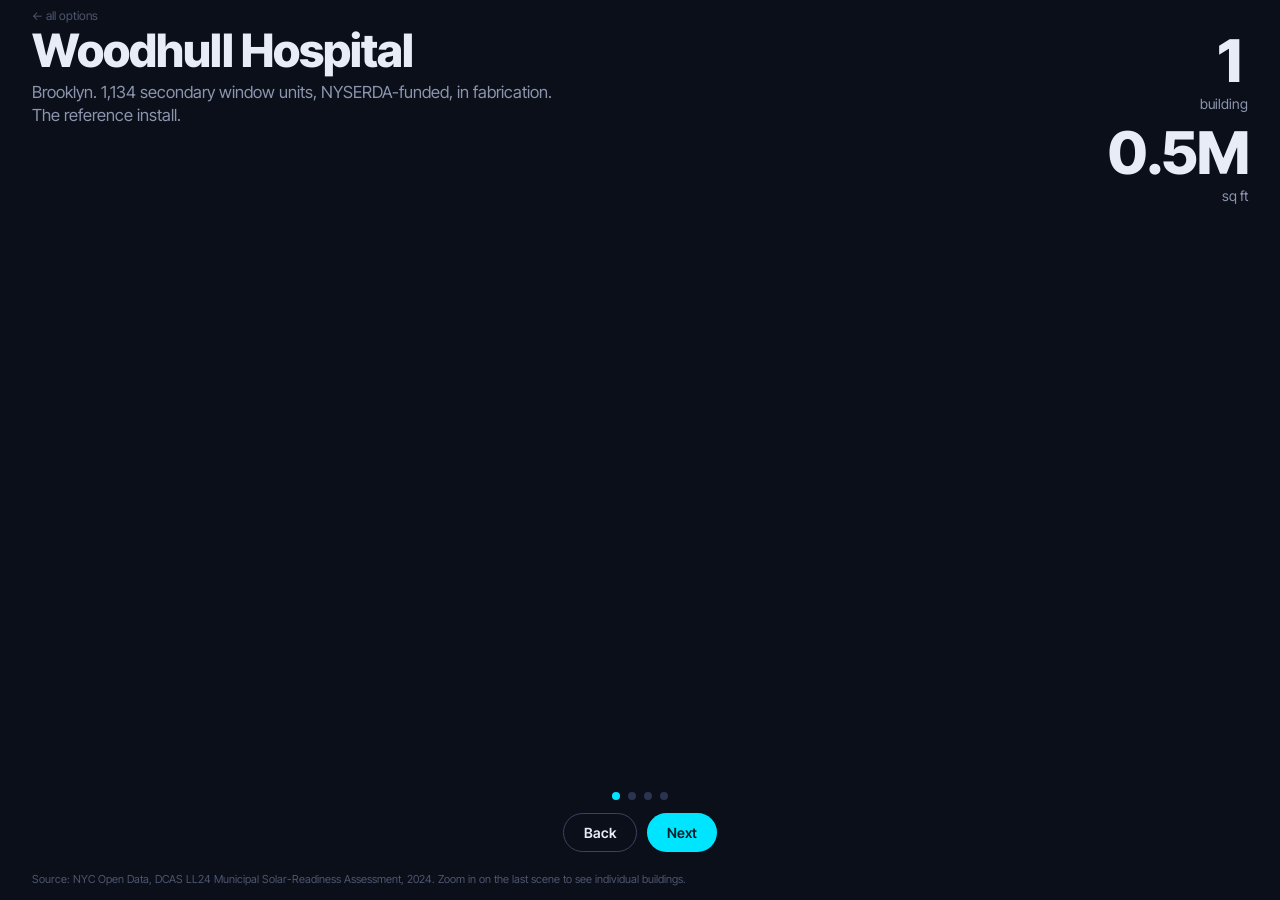
==== scenes.html @ adf5d045 "seed" ====
<!doctype html>
<html lang="en"><head>
<meta charset="utf-8"><meta name="viewport" content="width=device-width,initial-scale=1">
<title>Scenes — One hospital unlocks a city</title>
<link href="https://api.mapbox.com/mapbox-gl-js/v3.6.0/mapbox-gl.css" rel="stylesheet">
<script src="https://api.mapbox.com/mapbox-gl-js/v3.6.0/mapbox-gl.js"></script>
<link href="https://fonts.googleapis.com/css2?family=Inter+Tight:wght@400;600;800&display=swap" rel="stylesheet">
<link rel="stylesheet" href="shared.css">
<script src="config.js"></script><script src="shared.js"></script>
<style>.dots{position:absolute;left:50%;bottom:100px;transform:translateX(-50%);display:flex;gap:8px;z-index:3}.dots i{width:8px;height:8px;border-radius:50%;background:#2A3350}.dots i.on{background:var(--cyan)}</style>
</head><body>
<a class="back" href="index.html">← all options</a>
<div id="map"></div>
<div class="head"><h1 id="h">Woodhull Hospital</h1><p id="p">Brooklyn. 1,134 secondary window units, NYSERDA-funded, in fabrication. The reference install.</p></div>
<div class="count"><div class="n" id="nb">1</div><div class="l" id="nl">building</div><div class="n sq" id="nsq">0.5M</div><div class="l">sq ft</div></div>
<div class="dots" id="pips"><i class="on"></i><i></i><i></i><i></i></div>
<div class="controls"><button class="btn ghost" id="prev">Back</button><button class="btn" id="next">Next</button></div>
<div class="src">Source: NYC Open Data, DCAS LL24 Municipal Solar-Readiness Assessment, 2024. Zoom in on the last scene to see individual buildings.</div>
<div class="err" id="err"><div>Mapbox token missing. Open <code>config.js</code>, paste your public token, reload.</div></div>
<script>
const {WOODHULL,COLOR_EXPR,COLORS,tokenOk,makeMap,loadData,tooltip}=INV; tokenOk();
const map=makeMap({center:WOODHULL,zoom:15.2,pitch:60,bearing:-30});
const SCENES=[
 {h:'Woodhull Hospital',p:'Brooklyn. 1,134 secondary window units, NYSERDA-funded, in fabrication. The reference install.',
  cam:{center:WOODHULL,zoom:15.2,pitch:60,bearing:-30},filter:['==',['get','wood'],1],label:'building'},
 {h:'Same owner: NYC Health + Hospitals',p:'67 more buildings across the five boroughs. The Woodhull install is the reference every one of them will ask to see.',
  cam:{center:[-73.93,40.72],zoom:10.3,pitch:30,bearing:-10},filter:['==',['get','agency'],'H+H'],label:'H+H buildings'},
 {h:'Same buyer: DCAS Energy Management',p:'Courthouses, precincts, firehouses, jails, the Municipal Building. DCAS funds envelope retrofits for all of them — one checkbook, one approval path.',
  cam:{center:[-73.95,40.73],zoom:10.1,pitch:20,bearing:0},filter:['in',['get','agency'],['literal',['DCAS','NYPD','FDNY','DOC']]],label:'civic buildings'},
 {h:'The whole portfolio',p:'2,547 City-owned buildings, 196 million sq ft — most of it schools. Reached through one relationship. Zoom in to see them.',
  cam:{center:[-73.93,40.70],zoom:9.8,pitch:0,bearing:0},filter:null,label:'buildings'}
];
let feats, agg, markers=[], cur=0;
map.on('load',async()=>{
  const d=await loadData(); feats=d.buildings; agg=d.agg;
  map.addSource('b',{type:'geojson',data:feats});
  map.addLayer({id:'dots',type:'circle',source:'b',paint:{'circle-color':COLOR_EXPR,'circle-opacity':0.9,
    'circle-radius':['interpolate',['linear'],['zoom'],9,['interpolate',['linear'],['get','sqft'],10000,2.5,300000,6,1000000,10],14,['interpolate',['linear'],['get','sqft'],10000,5,300000,12,1000000,20]],
    'circle-stroke-color':'#0B0F19','circle-stroke-width':0.8}});
  tooltip(map,'dots');
  // borough totals for the last scene
  for(const b of agg.boroughs){ const el=document.createElement('div'); el.className='boro'; el.innerHTML=`<b>${b.n}</b><span>${b.Borough} · ${b.sqft}M sq ft</span>`;
    const m=new mapboxgl.Marker({element:el}).setLngLat([b.lon,b.lat]); markers.push(m); }
  map.on('zoom',()=>{ if(cur===3){ const z=map.getZoom(); map.setPaintProperty('dots','circle-opacity',Math.min(0.9,Math.max(0,(z-10.6)/1.2))); markers.forEach(m=>m.getElement().style.opacity=Math.max(0,Math.min(1,(11.2-z)/1)));} });
  show(0);
});
function show(i){
  cur=i; const s=SCENES[i];
  document.getElementById('h').textContent=s.h; document.getElementById('p').textContent=s.p;
  document.querySelectorAll('#pips i').forEach((p,k)=>p.classList.toggle('on',k===i));
  map.setFilter('dots',s.filter); map.flyTo({...s.cam,duration:INV.reduced?0:2600,essential:true,curve:1.3});
  const sel=feats.features.filter(f=>{const p=f.properties; return i===0?p.wood===1:i===1?p.agency==='H+H':i===2?['DCAS','NYPD','FDNY','DOC'].includes(p.agency):true;});
  const n=i===3?agg.total_n:sel.length, sq=i===3?agg.total_sqft:sel.reduce((a,f)=>a+f.properties.sqft,0)/1e6;
  document.getElementById('nb').textContent=n.toLocaleString(); document.getElementById('nl').textContent=s.label; document.getElementById('nsq').textContent=sq.toFixed(1)+'M';
  if(i===3){ markers.forEach(m=>m.addTo(map)); map.setPaintProperty('dots','circle-opacity',0); } else { markers.forEach(m=>m.remove()); map.setPaintProperty('dots','circle-opacity',0.9); }
  document.getElementById('prev').disabled=i===0; document.getElementById('next').textContent=i===3?'Start over':'Next';
}
document.getElementById('next').onclick=()=>show((cur+1)%4); document.getElementById('prev').onclick=()=>show(Math.max(0,cur-1));
addEventListener('keydown',e=>{ if(e.key==='ArrowRight'||e.code==='Space'){e.preventDefault();show((cur+1)%4);} if(e.key==='ArrowLeft') show(Math.max(0,cur-1)); });
</script></body></html>
---- shared.css ----
:root{--ink:#0B0F19;--panel:rgba(11,15,25,.78);--text:#E8ECF6;--muted:#8C95AE;--cyan:#00E5FF}
html,body{margin:0;height:100%;background:var(--ink);font-family:"Inter Tight",system-ui,sans-serif;color:var(--text)}
#map{position:absolute;inset:0}
.mapboxgl-ctrl-logo,.mapboxgl-ctrl-attrib{opacity:.55}
.head{position:absolute;left:32px;top:28px;max-width:min(520px,80vw);pointer-events:none;z-index:2}
.head h1{font-size:clamp(26px,3.6vw,46px);font-weight:800;line-height:.98;letter-spacing:-.02em;margin:0 0 8px}
.head p{margin:0;font-size:clamp(13px,1.3vw,17px);color:var(--muted);line-height:1.35}
.count{position:absolute;right:32px;top:32px;text-align:right;pointer-events:none;z-index:2}
.count .n{font-size:clamp(32px,4.6vw,60px);font-weight:800;letter-spacing:-.03em;line-height:1;font-variant-numeric:tabular-nums}
.count .l{color:var(--muted);font-size:14px;margin-top:4px}
.count .sq{margin-top:12px}
.cap{position:absolute;left:32px;bottom:48px;max-width:min(520px,84vw);pointer-events:none;z-index:2}
.cap .wave{display:inline-block;padding:4px 10px;border-radius:999px;font-size:13px;font-weight:600;background:var(--cyan);color:#062028;margin-bottom:10px;opacity:0;transition:opacity .4s}
.cap .txt{font-size:clamp(15px,1.6vw,21px);line-height:1.3;opacity:0;transition:opacity .5s}
.cap.on .wave,.cap.on .txt{opacity:1}
.btn{background:var(--cyan);color:#062028;border:0;border-radius:999px;padding:10px 20px;font:600 14px "Inter Tight",sans-serif;cursor:pointer}
.btn.ghost{background:transparent;color:var(--text);border:1px solid #3A4460}
.btn:focus-visible{outline:3px solid #fff;outline-offset:2px}
.controls{position:absolute;left:50%;bottom:48px;transform:translateX(-50%);display:flex;gap:10px;z-index:3}
.src{position:absolute;left:32px;bottom:14px;font-size:11px;color:#4E5670;pointer-events:none;z-index:2}
.err{position:absolute;inset:0;display:none;place-items:center;background:var(--ink);padding:24px;text-align:center;line-height:1.5;z-index:9}
.err.on{display:grid}
.err code{background:#1a2133;padding:2px 6px;border-radius:4px}
.tip{position:absolute;display:none;background:rgba(11,15,25,.92);color:#E8ECF6;padding:6px 10px;border-radius:8px;font-size:12px;pointer-events:none;line-height:1.4;z-index:5}
.boro{background:rgba(11,15,25,.7);border:1px solid #2A3350;border-radius:12px;padding:8px 12px;text-align:center;pointer-events:none;backdrop-filter:blur(6px)}
.boro b{display:block;font-size:26px;font-weight:800;letter-spacing:-.02em;line-height:1}
.boro span{font-size:11px;color:var(--muted)}
.back{position:absolute;left:32px;top:8px;font-size:12px;color:#4E5670;z-index:4;text-decoration:none}
.back:hover{color:var(--text)}
@media (max-width:700px){.count{top:auto;bottom:150px;right:20px}.head{left:20px;top:20px}.cap{left:20px;bottom:110px}.src{left:20px}}
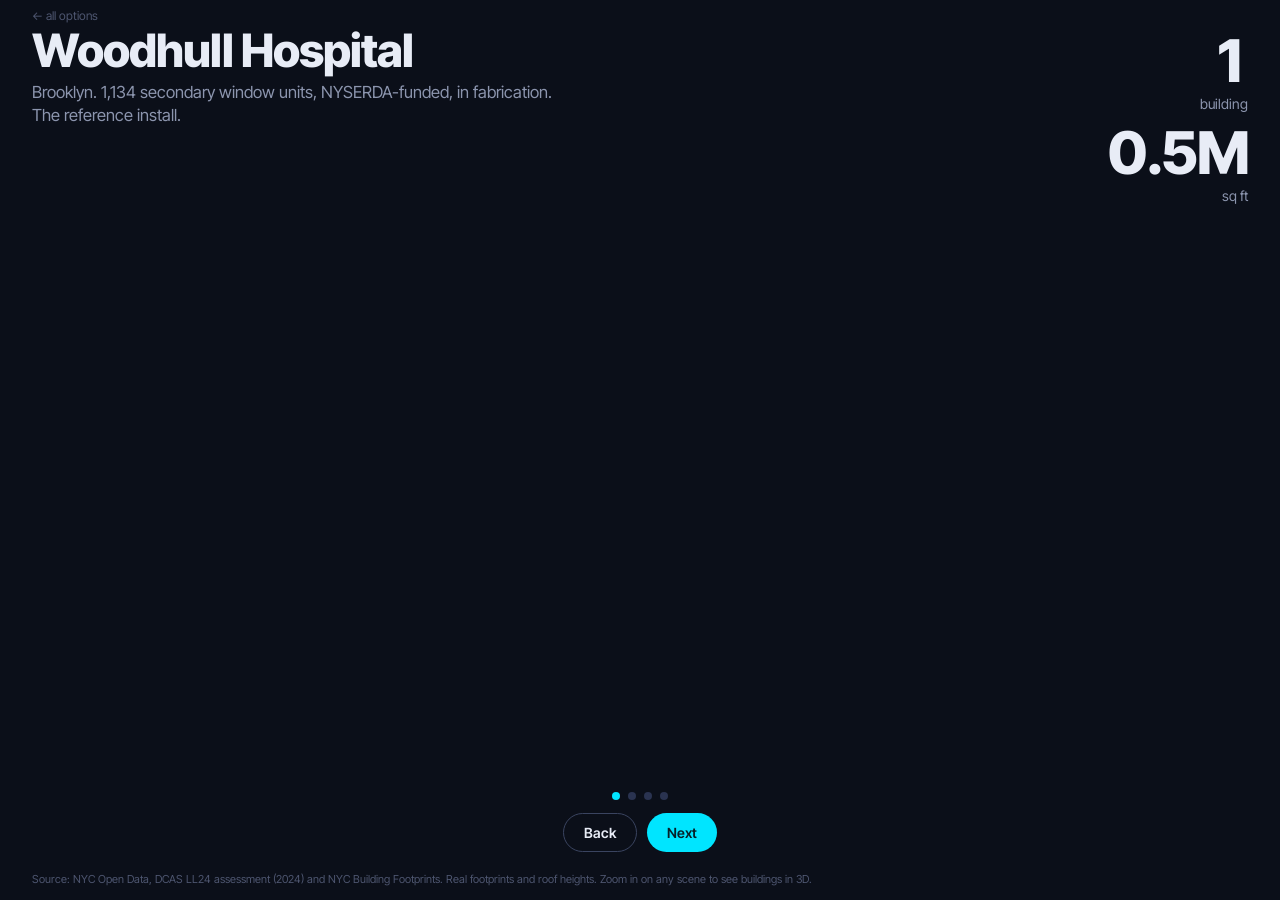
==== commit c0d3aad1: "Scenes: 3D Woodhull opener, per-scene legend, distinct palette, drop DSNY/DPR/DOC - scenes.html rend" ====
--- a/scenes.html
+++ b/scenes.html
@@ -7,52 +7,109 @@
 <link href="https://fonts.googleapis.com/css2?family=Inter+Tight:wght@400;600;800&display=swap" rel="stylesheet">
 <link rel="stylesheet" href="shared.css">
 <script src="config.js"></script><script src="shared.js"></script>
-<style>.dots{position:absolute;left:50%;bottom:100px;transform:translateX(-50%);display:flex;gap:8px;z-index:3}.dots i{width:8px;height:8px;border-radius:50%;background:#2A3350}.dots i.on{background:var(--cyan)}</style>
+<style>
+  .dots{position:absolute;left:50%;bottom:100px;transform:translateX(-50%);display:flex;gap:8px;z-index:3}.dots i{width:8px;height:8px;border-radius:50%;background:#2A3350}.dots i.on{background:var(--cyan)}
+  .legend{position:absolute;right:32px;bottom:48px;z-index:2;background:var(--panel);backdrop-filter:blur(8px);border:1px solid #1C2235;border-radius:12px;padding:12px 14px;min-width:200px;max-width:280px;pointer-events:none;
+    opacity:0;transform:translateY(10px);transition:opacity .5s,transform .5s}
+  .legend.on{opacity:1;transform:none}
+  .legend h3{margin:0 0 8px;font-size:11px;font-weight:600;letter-spacing:.08em;text-transform:uppercase;color:var(--muted)}
+  .legend .row{display:flex;align-items:center;gap:9px;font-size:13px;line-height:1.25;padding:3px 0}
+  .legend .sw{width:14px;height:14px;border-radius:4px;flex:none;box-shadow:0 0 8px currentColor}
+  .legend .sw.dim{box-shadow:none;border:1px solid #3A4460}
+  .legend .n{margin-left:auto;padding-left:10px;color:var(--muted);font-size:12px;font-variant-numeric:tabular-nums}
+  @media (max-width:700px){.legend{right:20px;bottom:150px;max-width:200px;font-size:12px}.count{bottom:auto;top:20px}}
+</style>
 </head><body>
 <a class="back" href="index.html">← all options</a>
 <div id="map"></div>
 <div class="head"><h1 id="h">Woodhull Hospital</h1><p id="p">Brooklyn. 1,134 secondary window units, NYSERDA-funded, in fabrication. The reference install.</p></div>
 <div class="count"><div class="n" id="nb">1</div><div class="l" id="nl">building</div><div class="n sq" id="nsq">0.5M</div><div class="l">sq ft</div></div>
+<div class="legend" id="legend"><h3>What you're seeing</h3><div id="lrows"></div></div>
 <div class="dots" id="pips"><i class="on"></i><i></i><i></i><i></i></div>
 <div class="controls"><button class="btn ghost" id="prev">Back</button><button class="btn" id="next">Next</button></div>
-<div class="src">Source: NYC Open Data, DCAS LL24 Municipal Solar-Readiness Assessment, 2024. Zoom in on the last scene to see individual buildings.</div>
+<div class="src">Source: NYC Open Data, DCAS LL24 assessment (2024) and NYC Building Footprints. Real footprints and roof heights. Zoom in on any scene to see buildings in 3D.</div>
 <div class="err" id="err"><div>Mapbox token missing. Open <code>config.js</code>, paste your public token, reload.</div></div>
 <script>
-const {WOODHULL,COLOR_EXPR,COLORS,tokenOk,makeMap,loadData,tooltip}=INV; tokenOk();
+const {WOODHULL,COLOR_EXPR,COLORS,LABELS,tokenOk,makeMap,loadData,tooltip}=INV; tokenOk();
 const map=makeMap({center:WOODHULL,zoom:15.2,pitch:60,bearing:-30});
+const EXCLUDE=['DSNY','DPR','DOC'];            // agencies left out of this story (Sanitation, Parks, Correction)
+const CIVIC=['DCAS','NYPD','FDNY'], DARK='#232B3D', BASE='#171D2C';
 const SCENES=[
  {h:'Woodhull Hospital',p:'Brooklyn. 1,134 secondary window units, NYSERDA-funded, in fabrication. The reference install.',
   cam:{center:WOODHULL,zoom:15.2,pitch:60,bearing:-30},filter:['==',['get','wood'],1],label:'building'},
  {h:'Same owner: NYC Health + Hospitals',p:'67 more buildings across the five boroughs. The Woodhull install is the reference every one of them will ask to see.',
   cam:{center:[-73.93,40.72],zoom:10.3,pitch:30,bearing:-10},filter:['==',['get','agency'],'H+H'],label:'H+H buildings'},
- {h:'Same buyer: DCAS Energy Management',p:'Courthouses, precincts, firehouses, jails, the Municipal Building. DCAS funds envelope retrofits for all of them — one checkbook, one approval path.',
-  cam:{center:[-73.95,40.73],zoom:10.1,pitch:20,bearing:0},filter:['in',['get','agency'],['literal',['DCAS','NYPD','FDNY','DOC']]],label:'civic buildings'},
- {h:'The whole portfolio',p:'2,547 City-owned buildings, 196 million sq ft — most of it schools. Reached through one relationship. Zoom in to see them.',
+ {h:'Same buyer: DCAS Energy Management',p:'Courthouses, precincts, firehouses, the Municipal Building. DCAS funds envelope retrofits for all of them — one checkbook, one approval path.',
+  cam:{center:[-73.95,40.73],zoom:10.1,pitch:20,bearing:0},filter:['in',['get','agency'],['literal',CIVIC]],label:'civic buildings'},
+ {h:'The whole portfolio',p:'2,296 City-owned buildings, 186 million sq ft — most of it schools. Reached through one relationship. Zoom in to see them.',
   cam:{center:[-73.93,40.70],zoom:9.8,pitch:0,bearing:0},filter:null,label:'buildings'}
 ];
 let feats, agg, markers=[], cur=0;
 map.on('load',async()=>{
   const d=await loadData(); feats=d.buildings; agg=d.agg;
+  let fps=await fetch('footprints.json').then(r=>r.json());
+  // drop the excluded agencies everywhere: points, footprints, agency list, borough cards, totals
+  const keep=f=>!EXCLUDE.includes(f.properties.agency);
+  feats={...feats,features:feats.features.filter(keep)}; fps={...fps,features:fps.features.filter(keep)};
+  agg.agencies=agg.agencies.filter(a=>!EXCLUDE.includes(a.grp));
+  agg.total_n=agg.agencies.reduce((s,a)=>s+a.n,0); agg.total_sqft=agg.agencies.reduce((s,a)=>s+a.sqft,0);
+  for(const b of agg.boroughs){ const rows=Object.entries(agg.by_borough_agency[b.Borough]).filter(([g])=>!EXCLUDE.includes(g)); b.n=rows.reduce((s,[,v])=>s+v[0],0); b.sqft=+rows.reduce((s,[,v])=>s+v[1],0).toFixed(1); }
+  map.setLight({anchor:'map',color:'#dfe8ff',intensity:0.55,position:[1.4,120,55]});
+  const labelLayer=map.getStyle().layers.find(l=>l.type==='symbol'&&l.layout&&l.layout['text-field'])?.id;
+  // every other building in the city: a dark grey mass, so the lit ones read as figure against ground
+  map.addLayer({id:'city3d',type:'fill-extrusion',source:'composite','source-layer':'building',filter:['==',['get','extrude'],'true'],minzoom:11,
+    paint:{'fill-extrusion-color':BASE,'fill-extrusion-height':['get','height'],'fill-extrusion-base':['get','min_height'],'fill-extrusion-opacity':0.85,'fill-extrusion-vertical-gradient':true}},labelLayer);
+  // the 2,328 City-owned buildings as real 3D footprints; only the current scene's set is coloured
+  map.addSource('fp',{type:'geojson',data:fps});
+  map.addLayer({id:'targets3d',type:'fill-extrusion',source:'fp',paint:{'fill-extrusion-color':DARK,'fill-extrusion-height':['+',['get','h'],2],'fill-extrusion-base':0,
+    'fill-extrusion-opacity':0.96,'fill-extrusion-vertical-gradient':true,'fill-extrusion-ambient-occlusion-intensity':0.4}},labelLayer);
+  // dots carry the story at city scale, then hand over to the 3D shapes as you zoom in
   map.addSource('b',{type:'geojson',data:feats});
   map.addLayer({id:'dots',type:'circle',source:'b',paint:{'circle-color':COLOR_EXPR,'circle-opacity':0.9,
     'circle-radius':['interpolate',['linear'],['zoom'],9,['interpolate',['linear'],['get','sqft'],10000,2.5,300000,6,1000000,10],14,['interpolate',['linear'],['get','sqft'],10000,5,300000,12,1000000,20]],
     'circle-stroke-color':'#0B0F19','circle-stroke-width':0.8}});
-  tooltip(map,'dots');
+  tooltip(map,'dots'); tooltip(map,'targets3d');
   // borough totals for the last scene
-  for(const b of agg.boroughs){ const el=document.createElement('div'); el.className='boro'; el.innerHTML=`<b>${b.n}</b><span>${b.Borough} · ${b.sqft}M sq ft</span>`;
+  for(const b of agg.boroughs){ const el=document.createElement('div'); el.className='boro'; el.innerHTML=`<b>${b.n}</b><span>${b.Borough} · ${b.sqft.toFixed(1)}M sq ft</span>`;
     const m=new mapboxgl.Marker({element:el}).setLngLat([b.lon,b.lat]); markers.push(m); }
-  map.on('zoom',()=>{ if(cur===3){ const z=map.getZoom(); map.setPaintProperty('dots','circle-opacity',Math.min(0.9,Math.max(0,(z-10.6)/1.2))); markers.forEach(m=>m.getElement().style.opacity=Math.max(0,Math.min(1,(11.2-z)/1)));} });
+  map.on('zoom',updateZoom);
   show(0);
 });
+const clamp=(x)=>Math.max(0,Math.min(1,x));
+function updateZoom(){
+  const z=map.getZoom();
+  const hi=clamp((13.5-z)/1.5);                       // dots fade out as the 3D footprints take over
+  const lo=cur===3?clamp((z-10.6)/1.2):1;             // last scene: dots only appear once you zoom past the borough cards
+  map.setPaintProperty('dots','circle-opacity',0.9*hi*lo);
+  if(cur===3) markers.forEach(m=>m.getElement().style.opacity=clamp((11.2-z)/1));
+}
+function inScene(i,p){ return i===0?p.wood===1:i===1?p.agency==='H+H':i===2?CIVIC.includes(p.agency):true; }
+function legendFor(i){
+  const rows=[];
+  const swatch=(c,l,n,dim)=>`<div class="row"><span class="sw${dim?' dim':''}" style="background:${c};color:${c}"></span><span>${l}</span>${n?`<span class="n">${n}</span>`:''}</div>`;
+  if(i===0){ rows.push(swatch(COLORS['H+H'],'Woodhull Hospital · INOVUES install')); rows.push(swatch(DARK,'Other City-owned buildings','',true)); }
+  else{
+    const grps=i===1?['H+H']:i===2?CIVIC:agg.agencies.slice().sort((a,b)=>b.sqft-a.sqft).map(a=>a.grp);
+    for(const g of grps){ const a=agg.agencies.find(x=>x.grp===g); rows.push(swatch(COLORS[g],LABELS[g],a?`${a.n}`:'')); }
+    if(i===2) rows.push(swatch(DARK,'Not in this scene','',true).replace('class="row"','class="row" style="margin-top:4px"'));
+  }
+  const L=document.getElementById('legend'); L.classList.remove('on');
+  setTimeout(()=>{ document.getElementById('lrows').innerHTML=rows.join(''); L.classList.add('on'); },350);
+}
 function show(i){
   cur=i; const s=SCENES[i];
   document.getElementById('h').textContent=s.h; document.getElementById('p').textContent=s.p;
   document.querySelectorAll('#pips i').forEach((p,k)=>p.classList.toggle('on',k===i));
-  map.setFilter('dots',s.filter); map.flyTo({...s.cam,duration:INV.reduced?0:2600,essential:true,curve:1.3});
-  const sel=feats.features.filter(f=>{const p=f.properties; return i===0?p.wood===1:i===1?p.agency==='H+H':i===2?['DCAS','NYPD','FDNY','DOC'].includes(p.agency):true;});
-  const n=i===3?agg.total_n:sel.length, sq=i===3?agg.total_sqft:sel.reduce((a,f)=>a+f.properties.sqft,0)/1e6;
+  map.setFilter('dots',s.filter);
+  // 3D footprints: Woodhull always cyan, the scene's set in agency colour, everything else dark
+  const lit=i===0?['==',['get','wood'],1]:i===1?['==',['get','agency'],'H+H']:i===2?['in',['get','agency'],['literal',CIVIC]]:true;
+  map.setPaintProperty('targets3d','fill-extrusion-color',['case',['==',['get','wood'],1],COLORS['H+H'],lit,COLOR_EXPR,DARK]);
+  map.flyTo({...s.cam,duration:INV.reduced?0:2600,essential:true,curve:1.3});
+  const sel=feats.features.filter(f=>inScene(i,f.properties));
+  const n=i===3?agg.total_n:sel.length, sq=i===3?agg.total_sqft:i===0?0.5:sel.reduce((a,f)=>a+f.properties.sqft,0)/1e6; // Woodhull has no sqft in the LL24 file; ~0.5M is the known figure
   document.getElementById('nb').textContent=n.toLocaleString(); document.getElementById('nl').textContent=s.label; document.getElementById('nsq').textContent=sq.toFixed(1)+'M';
-  if(i===3){ markers.forEach(m=>m.addTo(map)); map.setPaintProperty('dots','circle-opacity',0); } else { markers.forEach(m=>m.remove()); map.setPaintProperty('dots','circle-opacity',0.9); }
+  if(i===3) markers.forEach(m=>m.addTo(map)); else markers.forEach(m=>m.remove());
+  updateZoom(); legendFor(i);
   document.getElementById('prev').disabled=i===0; document.getElementById('next').textContent=i===3?'Start over':'Next';
 }
 document.getElementById('next').onclick=()=>show((cur+1)%4); document.getElementById('prev').onclick=()=>show(Math.max(0,cur-1));
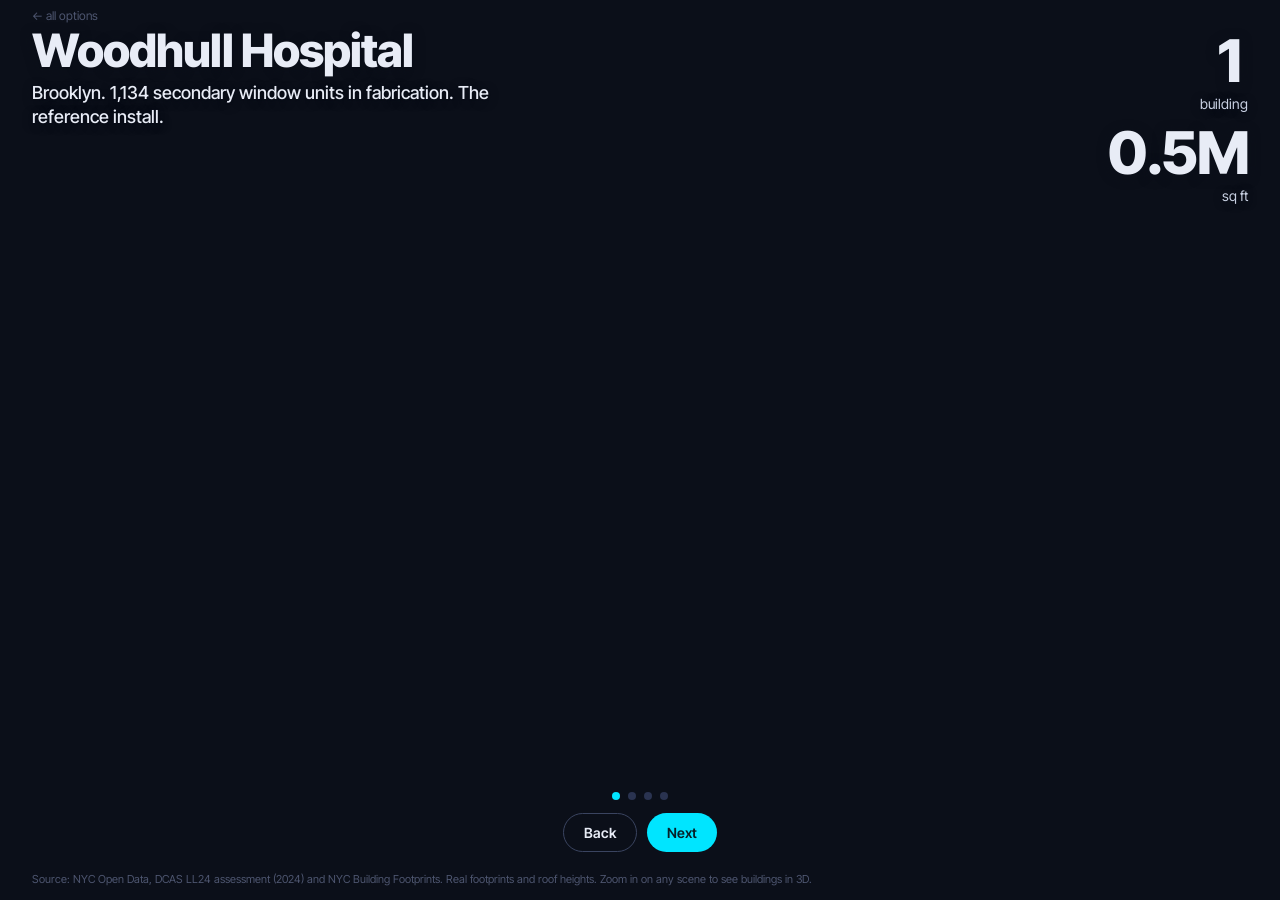
==== commit 0566b83a: "Scenes: cumulative layers, longer DCAS step, drop NYSERDA line, brighter headers - each scene keeps " ====
--- a/scenes.html
+++ b/scenes.html
@@ -22,7 +22,7 @@
 </head><body>
 <a class="back" href="index.html">← all options</a>
 <div id="map"></div>
-<div class="head"><h1 id="h">Woodhull Hospital</h1><p id="p">Brooklyn. 1,134 secondary window units, NYSERDA-funded, in fabrication. The reference install.</p></div>
+<div class="head"><h1 id="h">Woodhull Hospital</h1><p id="p">Brooklyn. 1,134 secondary window units in fabrication. The reference install.</p></div>
 <div class="count"><div class="n" id="nb">1</div><div class="l" id="nl">building</div><div class="n sq" id="nsq">0.5M</div><div class="l">sq ft</div></div>
 <div class="legend" id="legend"><h3>What you're seeing</h3><div id="lrows"></div></div>
 <div class="dots" id="pips"><i class="on"></i><i></i><i></i><i></i></div>
@@ -35,14 +35,14 @@
 const EXCLUDE=['DSNY','DPR','DOC'];            // agencies left out of this story (Sanitation, Parks, Correction)
 const CIVIC=['DCAS','NYPD','FDNY'], DARK='#232B3D', BASE='#171D2C';
 const SCENES=[
- {h:'Woodhull Hospital',p:'Brooklyn. 1,134 secondary window units, NYSERDA-funded, in fabrication. The reference install.',
-  cam:{center:WOODHULL,zoom:15.2,pitch:60,bearing:-30},filter:['==',['get','wood'],1],label:'building'},
+ {h:'Woodhull Hospital',p:'Brooklyn. 1,134 secondary window units in fabrication. The reference install.',
+  cam:{center:WOODHULL,zoom:15.2,pitch:60,bearing:-30},label:'building'},
  {h:'Same owner: NYC Health + Hospitals',p:'67 more buildings across the five boroughs. The Woodhull install is the reference every one of them will ask to see.',
-  cam:{center:[-73.93,40.72],zoom:10.3,pitch:30,bearing:-10},filter:['==',['get','agency'],'H+H'],label:'H+H buildings'},
+  cam:{center:[-73.93,40.72],zoom:10.3,pitch:30,bearing:-10},label:'H+H buildings'},
  {h:'Same buyer: DCAS Energy Management',p:'Courthouses, precincts, firehouses, the Municipal Building. DCAS funds envelope retrofits for all of them — one checkbook, one approval path.',
-  cam:{center:[-73.95,40.73],zoom:10.1,pitch:20,bearing:0},filter:['in',['get','agency'],['literal',CIVIC]],label:'civic buildings'},
+  cam:{center:[-73.96,40.72],zoom:10.7,pitch:50,bearing:-20},label:'H+H + civic buildings',dur:3400},
  {h:'The whole portfolio',p:'2,296 City-owned buildings, 186 million sq ft — most of it schools. Reached through one relationship. Zoom in to see them.',
-  cam:{center:[-73.93,40.70],zoom:9.8,pitch:0,bearing:0},filter:null,label:'buildings'}
+  cam:{center:[-73.93,40.70],zoom:9.8,pitch:0,bearing:0},label:'buildings',dur:4200}
 ];
 let feats, agg, markers=[], cur=0;
 map.on('load',async()=>{
@@ -83,13 +83,16 @@
   map.setPaintProperty('dots','circle-opacity',0.9*hi*lo);
   if(cur===3) markers.forEach(m=>m.getElement().style.opacity=clamp((11.2-z)/1));
 }
-function inScene(i,p){ return i===0?p.wood===1:i===1?p.agency==='H+H':i===2?CIVIC.includes(p.agency):true; }
+// cumulative: each scene keeps everything the previous one lit
+const SHOWN=[['H+H'],['H+H',...CIVIC]];
+function inScene(i,p){ return i===0?p.wood===1:i===3?true:SHOWN[i-1].includes(p.agency); }
+function sceneFilter(i){ return i===0?['==',['get','wood'],1]:i===3?null:['in',['get','agency'],['literal',SHOWN[i-1]]]; }
 function legendFor(i){
   const rows=[];
   const swatch=(c,l,n,dim)=>`<div class="row"><span class="sw${dim?' dim':''}" style="background:${c};color:${c}"></span><span>${l}</span>${n?`<span class="n">${n}</span>`:''}</div>`;
   if(i===0){ rows.push(swatch(COLORS['H+H'],'Woodhull Hospital · INOVUES install')); rows.push(swatch(DARK,'Other City-owned buildings','',true)); }
   else{
-    const grps=i===1?['H+H']:i===2?CIVIC:agg.agencies.slice().sort((a,b)=>b.sqft-a.sqft).map(a=>a.grp);
+    const grps=i===3?agg.agencies.slice().sort((a,b)=>b.sqft-a.sqft).map(a=>a.grp):SHOWN[i-1];
     for(const g of grps){ const a=agg.agencies.find(x=>x.grp===g); rows.push(swatch(COLORS[g],LABELS[g],a?`${a.n}`:'')); }
     if(i===2) rows.push(swatch(DARK,'Not in this scene','',true).replace('class="row"','class="row" style="margin-top:4px"'));
   }
@@ -100,11 +103,11 @@
   cur=i; const s=SCENES[i];
   document.getElementById('h').textContent=s.h; document.getElementById('p').textContent=s.p;
   document.querySelectorAll('#pips i').forEach((p,k)=>p.classList.toggle('on',k===i));
-  map.setFilter('dots',s.filter);
+  map.setFilter('dots',sceneFilter(i));
   // 3D footprints: Woodhull always cyan, the scene's set in agency colour, everything else dark
-  const lit=i===0?['==',['get','wood'],1]:i===1?['==',['get','agency'],'H+H']:i===2?['in',['get','agency'],['literal',CIVIC]]:true;
+  const lit=sceneFilter(i)||true;
   map.setPaintProperty('targets3d','fill-extrusion-color',['case',['==',['get','wood'],1],COLORS['H+H'],lit,COLOR_EXPR,DARK]);
-  map.flyTo({...s.cam,duration:INV.reduced?0:2600,essential:true,curve:1.3});
+  map.flyTo({...s.cam,duration:INV.reduced?0:(s.dur||2600),essential:true,curve:1.3});
   const sel=feats.features.filter(f=>inScene(i,f.properties));
   const n=i===3?agg.total_n:sel.length, sq=i===3?agg.total_sqft:i===0?0.5:sel.reduce((a,f)=>a+f.properties.sqft,0)/1e6; // Woodhull has no sqft in the LL24 file; ~0.5M is the known figure
   document.getElementById('nb').textContent=n.toLocaleString(); document.getElementById('nl').textContent=s.label; document.getElementById('nsq').textContent=sq.toFixed(1)+'M';
--- a/shared.css
+++ b/shared.css
@@ -3,11 +3,11 @@
 #map{position:absolute;inset:0}
 .mapboxgl-ctrl-logo,.mapboxgl-ctrl-attrib{opacity:.55}
 .head{position:absolute;left:32px;top:28px;max-width:min(520px,80vw);pointer-events:none;z-index:2}
-.head h1{font-size:clamp(26px,3.6vw,46px);font-weight:800;line-height:.98;letter-spacing:-.02em;margin:0 0 8px}
-.head p{margin:0;font-size:clamp(13px,1.3vw,17px);color:var(--muted);line-height:1.35}
+.head h1{font-size:clamp(26px,3.6vw,46px);font-weight:800;line-height:.98;letter-spacing:-.02em;margin:0 0 8px;text-shadow:0 2px 12px rgba(11,15,25,.9),0 0 2px rgba(11,15,25,1)}
+.head p{margin:0;font-size:clamp(14px,1.4vw,18px);color:#E8ECF6;font-weight:500;line-height:1.35;text-shadow:0 2px 10px rgba(11,15,25,.95),0 0 2px rgba(11,15,25,1)}
 .count{position:absolute;right:32px;top:32px;text-align:right;pointer-events:none;z-index:2}
-.count .n{font-size:clamp(32px,4.6vw,60px);font-weight:800;letter-spacing:-.03em;line-height:1;font-variant-numeric:tabular-nums}
-.count .l{color:var(--muted);font-size:14px;margin-top:4px}
+.count .n{font-size:clamp(32px,4.6vw,60px);font-weight:800;letter-spacing:-.03em;line-height:1;font-variant-numeric:tabular-nums;text-shadow:0 2px 12px rgba(11,15,25,.9)}
+.count .l{color:#C9D1E3;font-size:14px;margin-top:4px;text-shadow:0 1px 8px rgba(11,15,25,.95)}
 .count .sq{margin-top:12px}
 .cap{position:absolute;left:32px;bottom:48px;max-width:min(520px,84vw);pointer-events:none;z-index:2}
 .cap .wave{display:inline-block;padding:4px 10px;border-radius:999px;font-size:13px;font-weight:600;background:var(--cyan);color:#062028;margin-bottom:10px;opacity:0;transition:opacity .4s}
